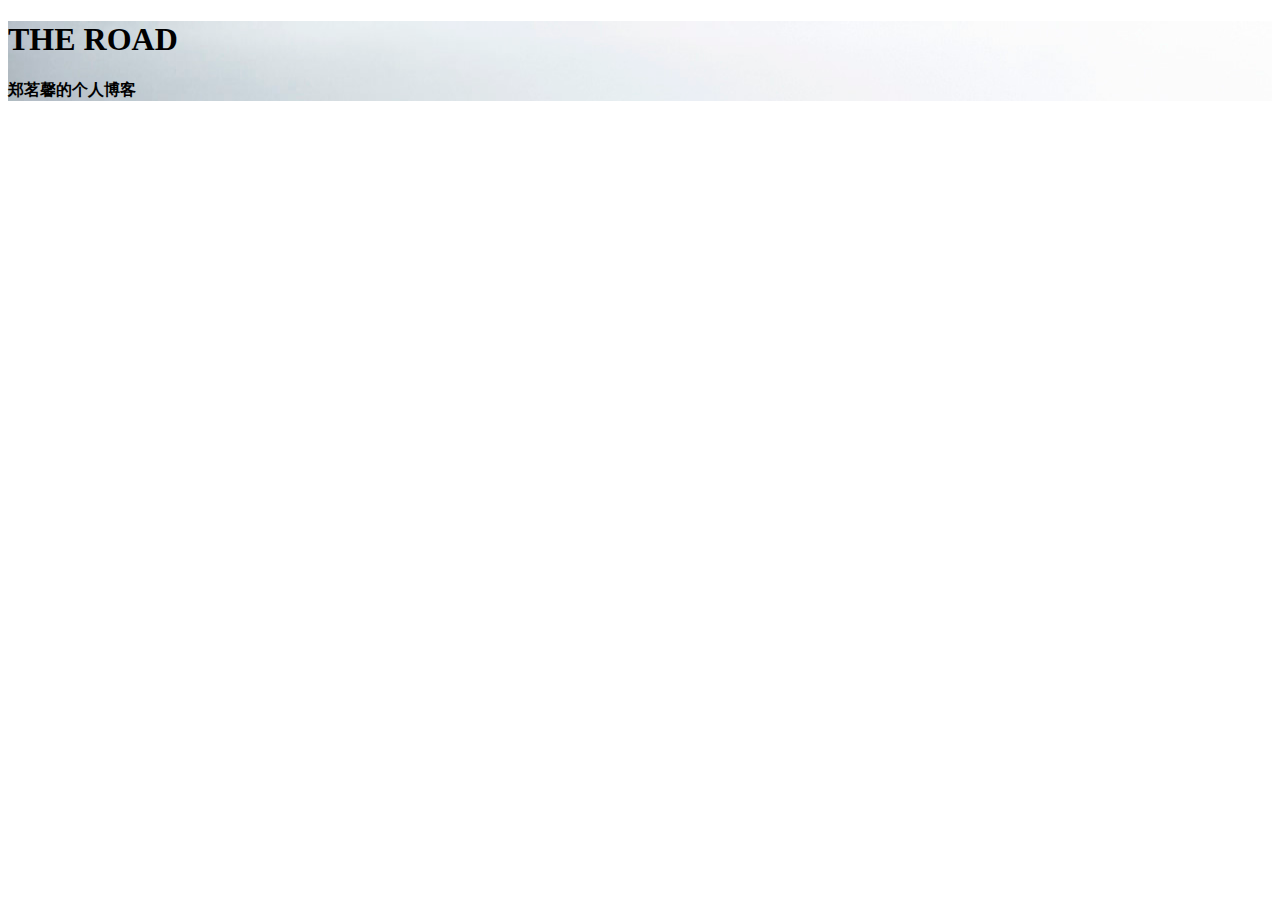
==== index.html @ 8be0ea1f "Update index.html" ====
<!DOCTYPE html>
<html lang="en">
<head>
    <meta charset="UTF-8">
    <meta name="viewport" content="width=device-width, initial-scale=1.0">
    <meta http-equiv="X-UA-Compatible" content="ie=edge">
    <link rel="stylesheet" href="css/index.css">
    <title>THE ROAD</title>
</head>
<body>
    <header>
        <h1>THE ROAD</h1>
        <h4>郑茗馨的个人博客</h4>
    </header>
    
</body>
</html>
---- css/index.css ----
header {
    width: 100%;
    background: url("../images/gratisography-waves-crashing-rocks.jpg")
}
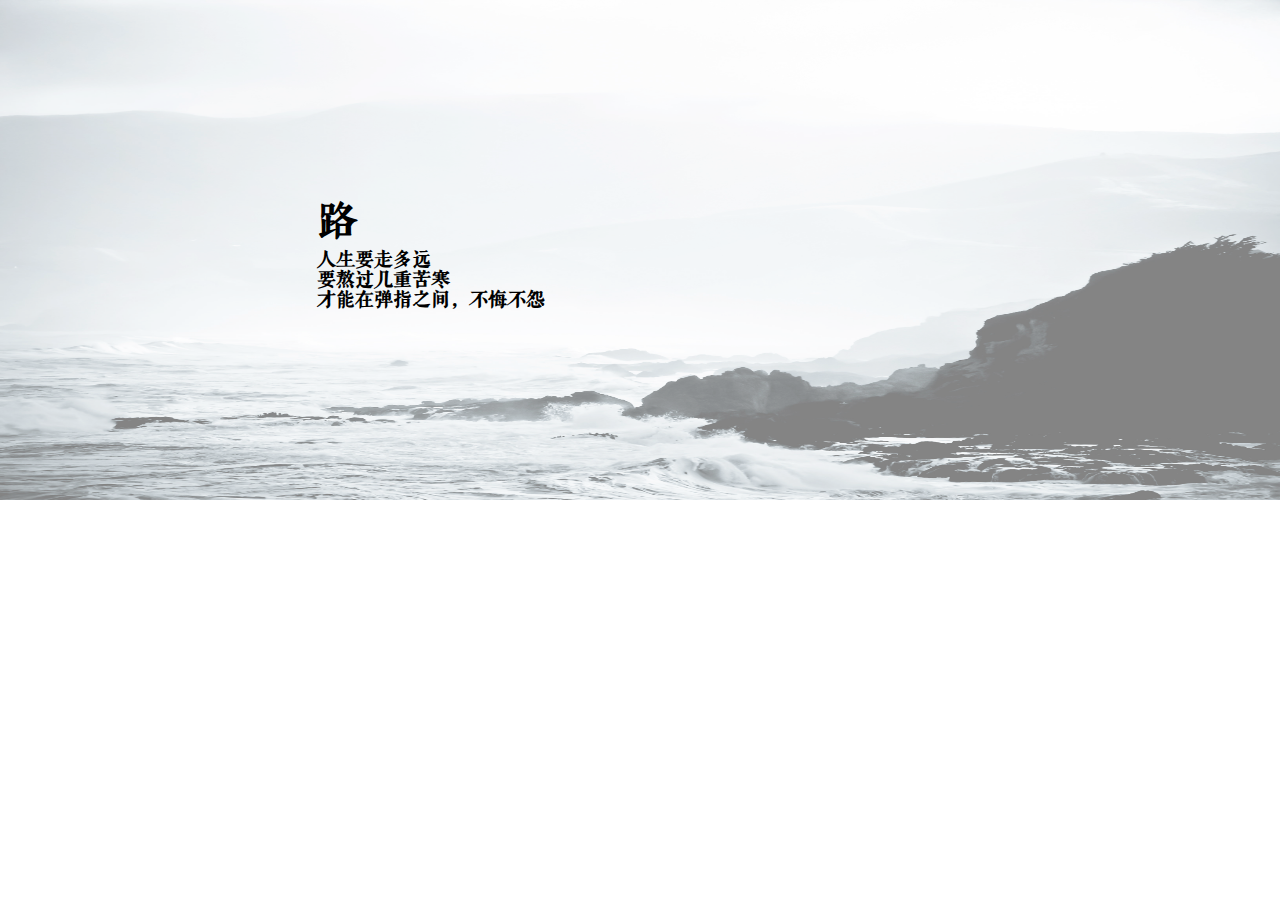
==== commit 05ef2d15: "更新背景图，字体" ====
--- a/index.html
+++ b/index.html
@@ -4,13 +4,23 @@
     <meta charset="UTF-8">
     <meta name="viewport" content="width=device-width, initial-scale=1.0">
     <meta http-equiv="X-UA-Compatible" content="ie=edge">
+    <link rel="stylesheet" href="css/base.css">
     <link rel="stylesheet" href="css/index.css">
     <title>THE ROAD</title>
 </head>
 <body>
     <header>
-        <h1>THE ROAD</h1>
-        <h4>郑茗馨的个人博客</h4>
+        <div class="title">
+            <h1>路</h1>
+            
+        </div>
+        <div class="title2">
+            <h3>人生要走多远</h3>
+            <h3>要熬过几重苦寒</h3>
+            <h3>才能在弹指之间，不悔不怨</h3>
+            
+        </div>
+        
     </header>
     
 </body>
--- a/css/base.css
+++ b/css/base.css
@@ -0,0 +1,11 @@
+* {
+    padding: 0;
+    margin: 0;
+}
+@font-face {
+    font-family: "方正清刻本悦宋简体";
+    src: url("../fonts/方正清刻本悦宋简体.woff");
+    src: url("../fonts/方正清刻本悦宋简体.ttf") format("truetype"),
+        url("../fonts/方正清刻本悦宋简体.woff") format("woff"),
+        url("../fonts/方正清刻本悦宋简体.svg") format("svg");
+}--- a/css/index.css
+++ b/css/index.css
@@ -1,4 +1,33 @@
 header {
     width: 100%;
-    background: url("../images/gratisography-waves-crashing-rocks.jpg")
+    /* background: url("../images/gratisography-waves-crashing-rocks.jpg") no-repeat; */
+    height: 500px;
+    /* background-size: 100% 500px; */
+    position: relative;
+    font-family: "方正清刻本悦宋简体";
+    /* text-align: center; */
+}
+header::before {
+    content: "";
+    width: 100%;
+    height: 500px;
+    background: url("../images/gratisography-waves-crashing-rocks.jpg") no-repeat;
+    background-size: 100% 500px;
+    z-index: -1;
+    opacity: 0.6;
+    position: absolute;
+    left: 0;
+    top: 0;
+}
+.title {
+    /* margin: 200px auto; */
+    position: absolute;
+    left: 317px;
+    top: 200px;
+    font-size: 20px;
+}
+.title2 {
+    position:absolute;
+    left: 317px;
+    top: 250px;
 }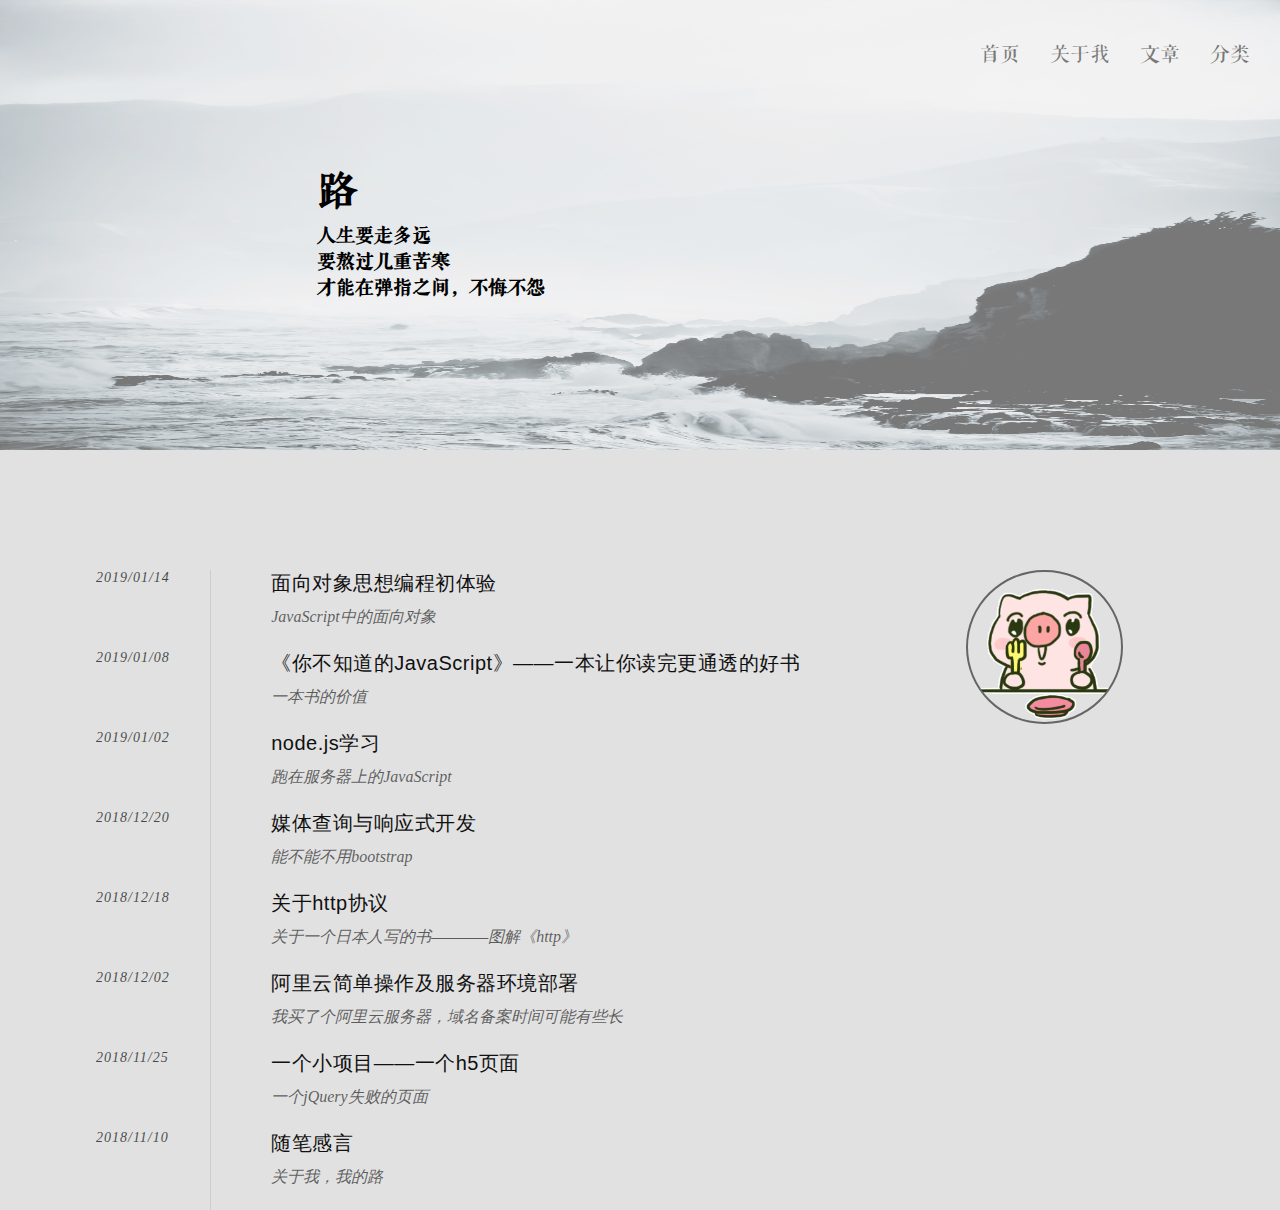
==== commit a9c1b4ab: "更新导航，文章列表，侧边栏头像" ====
--- a/index.html
+++ b/index.html
@@ -10,6 +10,14 @@
 </head>
 <body>
     <header>
+        <nav>
+            <ul>
+                <li><a href="#">首页</a></li>
+                <li><a href="#">关于我</a></li>
+                <li><a href="#">文章</a></li>
+                <li><a href="#">分类</a></li>
+            </ul>
+        </nav>
         <div class="title">
             <h1>路</h1>
             
@@ -22,6 +30,63 @@
         </div>
         
     </header>
+    <section class="w middle clearfloat">
+        <div class="article">
+            <div class="date clearfloat">
+                <ul class="dateList">
+                    <li>2019/01/14</li>
+                    <li>2019/01/08</li>
+                    <li>2019/01/02</li>
+                    <li>2018/12/20</li>
+                    <li>2018/12/18</li>
+                    <li>2018/12/02</li>
+                    <li>2018/11/25</li>
+                    <li>2018/11/10</li>
+                </ul>
+            </div>
+            <div class="m-title">
+                <ul class="titleList">
+                    <li>
+                        <a href="http://">面向对象思想编程初体验</a>
+                        <p class="desc">JavaScript中的面向对象</p>
+                    </li>
+                    <li>
+                        <a href="http://">《你不知道的JavaScript》——一本让你读完更通透的好书</a>
+                        <p class="desc">一本书的价值</p>
+                    </li>
+                    <li>
+                        <a href="http://">node.js学习</a>
+                        <p class="desc">跑在服务器上的JavaScript</p>
+                    </li>
+                    <li>
+                        <a href="http://">媒体查询与响应式开发</a>
+                        <p class="desc">能不能不用bootstrap</p>
+                    </li>
+                    </li>
+                    <li>
+                        <a href="http://">关于http协议</a>
+                        <p class="desc">关于一个日本人写的书————图解《http》</p>
+                    </li>
+                    <li>
+                        <a href="http://">阿里云简单操作及服务器环境部署</a>
+                        <p class="desc">我买了个阿里云服务器，域名备案时间可能有些长</p>
+                    </li>
+                    <li>
+                        <a href="http://">一个小项目——一个h5页面</a>
+                        <p class="desc">一个jQuery失败的页面</p>
+                    </li>
+                    <li>
+                        <a href="http://">随笔感言</a>
+                        <p class="desc">关于我，我的路</p>
+                    </li>
+                    
+                </ul>
+            </div>
+        </div>
+        <div class="sideBar">
+            <div class="image"></div>
+        </div>
+    </section>
     
 </body>
 </html>--- a/css/base.css
+++ b/css/base.css
@@ -8,4 +8,27 @@
     src: url("../fonts/方正清刻本悦宋简体.ttf") format("truetype"),
         url("../fonts/方正清刻本悦宋简体.woff") format("woff"),
         url("../fonts/方正清刻本悦宋简体.svg") format("svg");
+}
+ul {
+    list-style-type:none;
+}
+a {
+    text-decoration:none;
+}
+body {
+    background-color: rgba(225, 225, 225, 1);
+}
+.w {
+    width: 85%;
+    margin: 0 auto;
+}
+.clearfloat:after {
+    display:block;
+    clear:both;
+    content:"";
+    visibility:hidden;
+    height:0;
+}
+.clearfloat{
+    zoom:1;
 }--- a/css/index.css
+++ b/css/index.css
@@ -1,7 +1,7 @@
 header {
     width: 100%;
     /* background: url("../images/gratisography-waves-crashing-rocks.jpg") no-repeat; */
-    height: 500px;
+    height: 450px;
     /* background-size: 100% 500px; */
     position: relative;
     font-family: "方正清刻本悦宋简体";
@@ -12,7 +12,7 @@
     width: 100%;
     height: 500px;
     background: url("../images/gratisography-waves-crashing-rocks.jpg") no-repeat;
-    background-size: 100% 500px;
+    background-size: 100% 450px;
     z-index: -1;
     opacity: 0.6;
     position: absolute;
@@ -23,11 +23,95 @@
     /* margin: 200px auto; */
     position: absolute;
     left: 317px;
-    top: 200px;
+    top: 170px;
     font-size: 20px;
 }
 .title2 {
     position:absolute;
     left: 317px;
-    top: 250px;
+    top: 220px;
+    letter-spacing:1.5;
+}
+.title2 h3 {
+    margin-top: 6px;
+}
+header > nav {
+    float: right;
+    margin-top: 30px;
+}
+header > nav  li {
+    float: left;
+    height: 50px;
+    line-height: 50px;
+    margin-right: 30px;
+}
+header > nav a {
+    color: rgba(0, 0, 0, 0.5);
+    font-size: 20px;
+}
+header > nav a:hover {
+    color: rgba(0, 0, 0, 1);
+}
+.middle {
+    /* background: #000000; */
+    /* height: 800px; */
+    margin-top: 120px;
+}
+.article {
+    width: 70%;
+    float: left;
+}
+.article > .date {
+    float:left;
+    width: 15%;
+    border-right: 1px solid #cccccc;
+}
+.article .dateList li {
+    margin-bottom: 40px;
+    height: 40px;
+    /* line-height: 40px; */
+    font-weight:lighter;
+    color: rgba(0, 0, 0, 0.7);
+    letter-spacing: 1px;
+    font-size:14px;
+    font-style: italic;
+}
+ .middle .m-title {
+    float: left;
+}
+.middle .m-title li {
+    
+    height: 40px;
+    margin-bottom: 40px;
+    
+    
+    padding-left: 60px;
+}
+.middle .m-title li a {
+    color: #101010;
+    font-family: "italic", Helvetica, Arial, "Heiti SC", "Microsoft YaHei";
+    letter-spacing: 0.5px;
+    font-size:20px;
+    font-weight: 300;
+}
+.middle .m-title li p {
+    color: rgba(0, 0, 0, 0.6);
+    font-size: 16px;
+    font-weight: lighter;
+    margin-top: 10px;
+    font-style: italic;
+}
+.sideBar {
+    float:right;
+    width:20%;
+}
+.sideBar .image {
+    width: 70%;
+    height: 150px;
+    background: url(../images/myphoto.jpg) no-repeat;
+    background-size: 100% 100%;
+    border-radius: 50%;
+    border: 2px solid rgb(101, 101, 101);
+    background-position-x: 5px;
+    
 }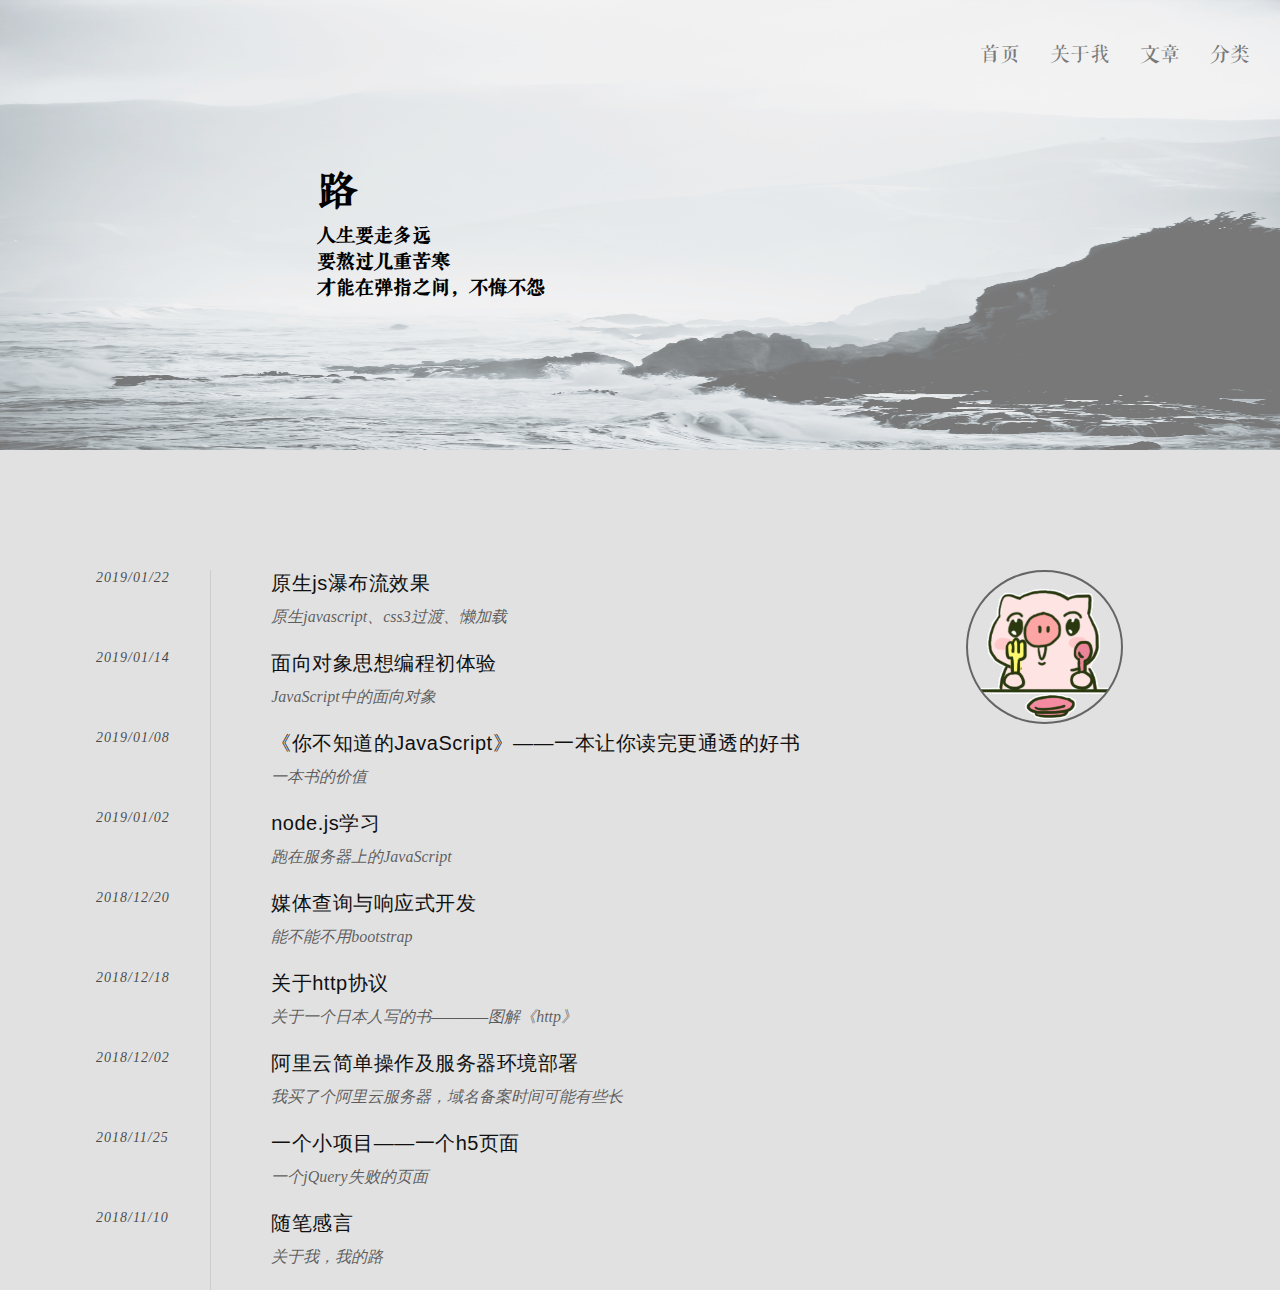
==== commit caa5b8b6: "Update index.html" ====
--- a/index.html
+++ b/index.html
@@ -34,6 +34,7 @@
         <div class="article">
             <div class="date clearfloat">
                 <ul class="dateList">
+                    <li>2019/01/22</li>
                     <li>2019/01/14</li>
                     <li>2019/01/08</li>
                     <li>2019/01/02</li>
@@ -47,7 +48,11 @@
             <div class="m-title">
                 <ul class="titleList">
                     <li>
-                        <a href="http://">面向对象思想编程初体验</a>
+                        <a href="article/瀑布流/demo.html">原生js瀑布流效果</a>
+                        <p class="desc">原生javascript、css3过渡、懒加载</p>
+                    </li>
+                    <li>
+                        <a href="article/面向对象思想编程初体验.html">面向对象思想编程初体验</a>
                         <p class="desc">JavaScript中的面向对象</p>
                     </li>
                     <li>
--- a/css/index.css
+++ b/css/index.css
@@ -94,6 +94,9 @@
     font-size:20px;
     font-weight: 300;
 }
+.middle .m-title li a:hover {
+    color: #cccccc;
+}
 .middle .m-title li p {
     color: rgba(0, 0, 0, 0.6);
     font-size: 16px;
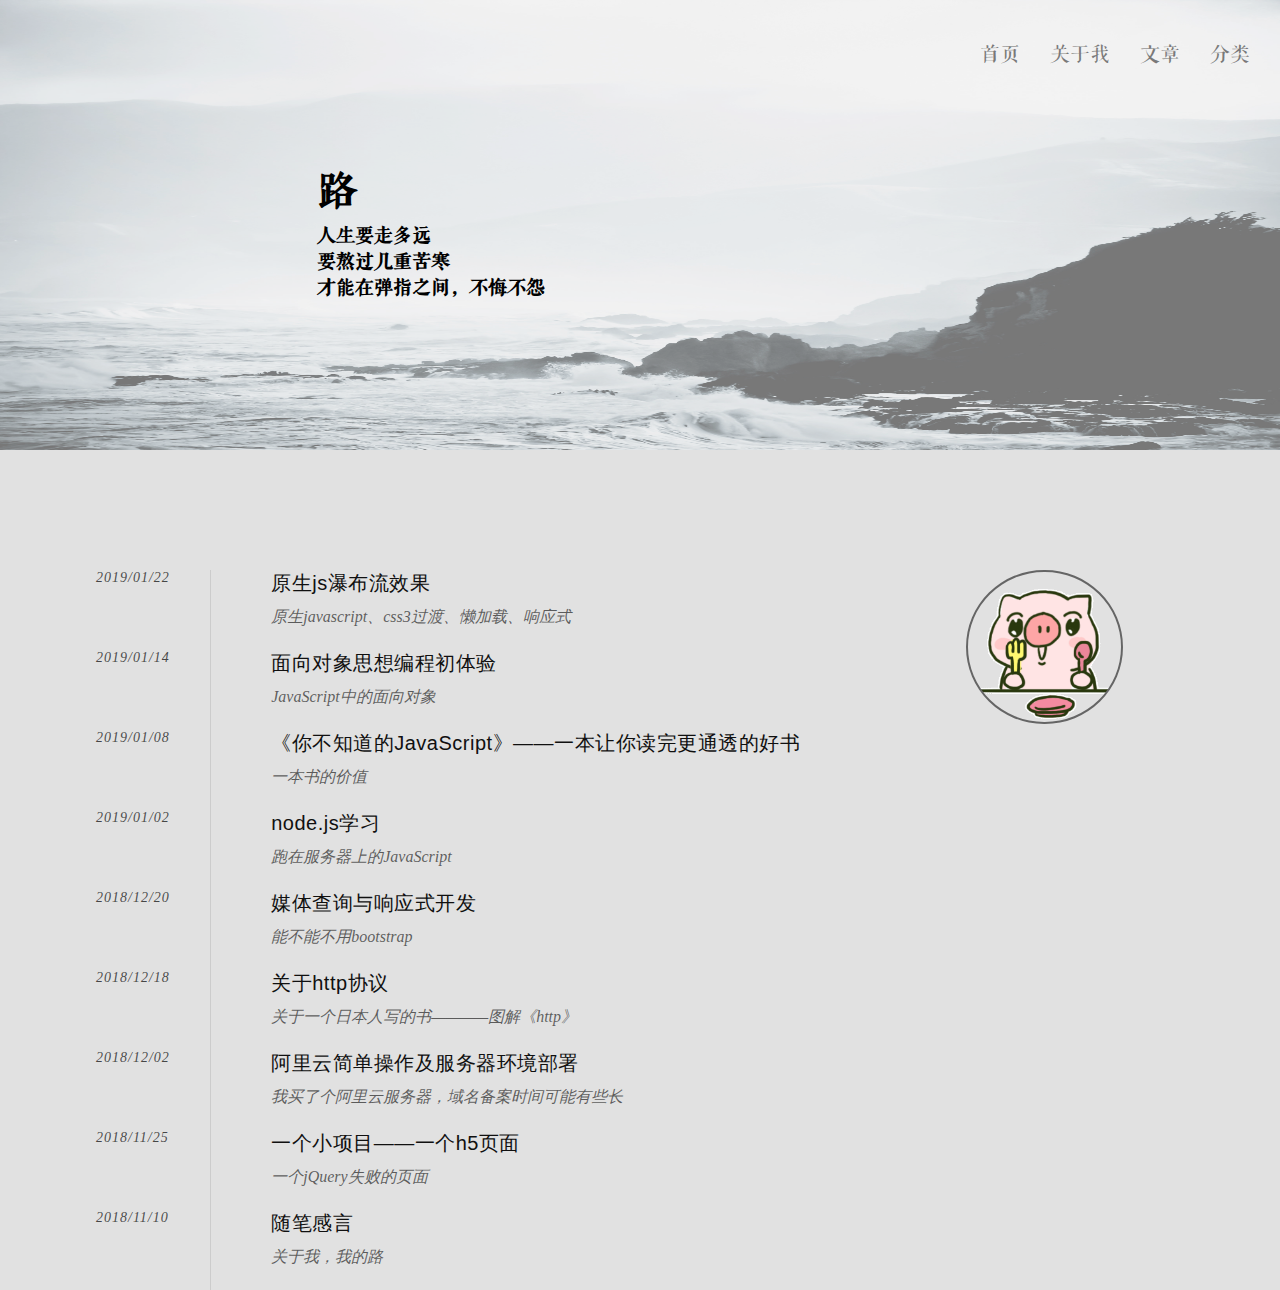
==== commit 73a7a1fe: "Update index.html" ====
--- a/index.html
+++ b/index.html
@@ -49,7 +49,7 @@
                 <ul class="titleList">
                     <li>
                         <a href="article/瀑布流/demo.html">原生js瀑布流效果</a>
-                        <p class="desc">原生javascript、css3过渡、懒加载</p>
+                        <p class="desc">原生javascript、css3过渡、懒加载、响应式</p>
                     </li>
                     <li>
                         <a href="article/面向对象思想编程初体验.html">面向对象思想编程初体验</a>
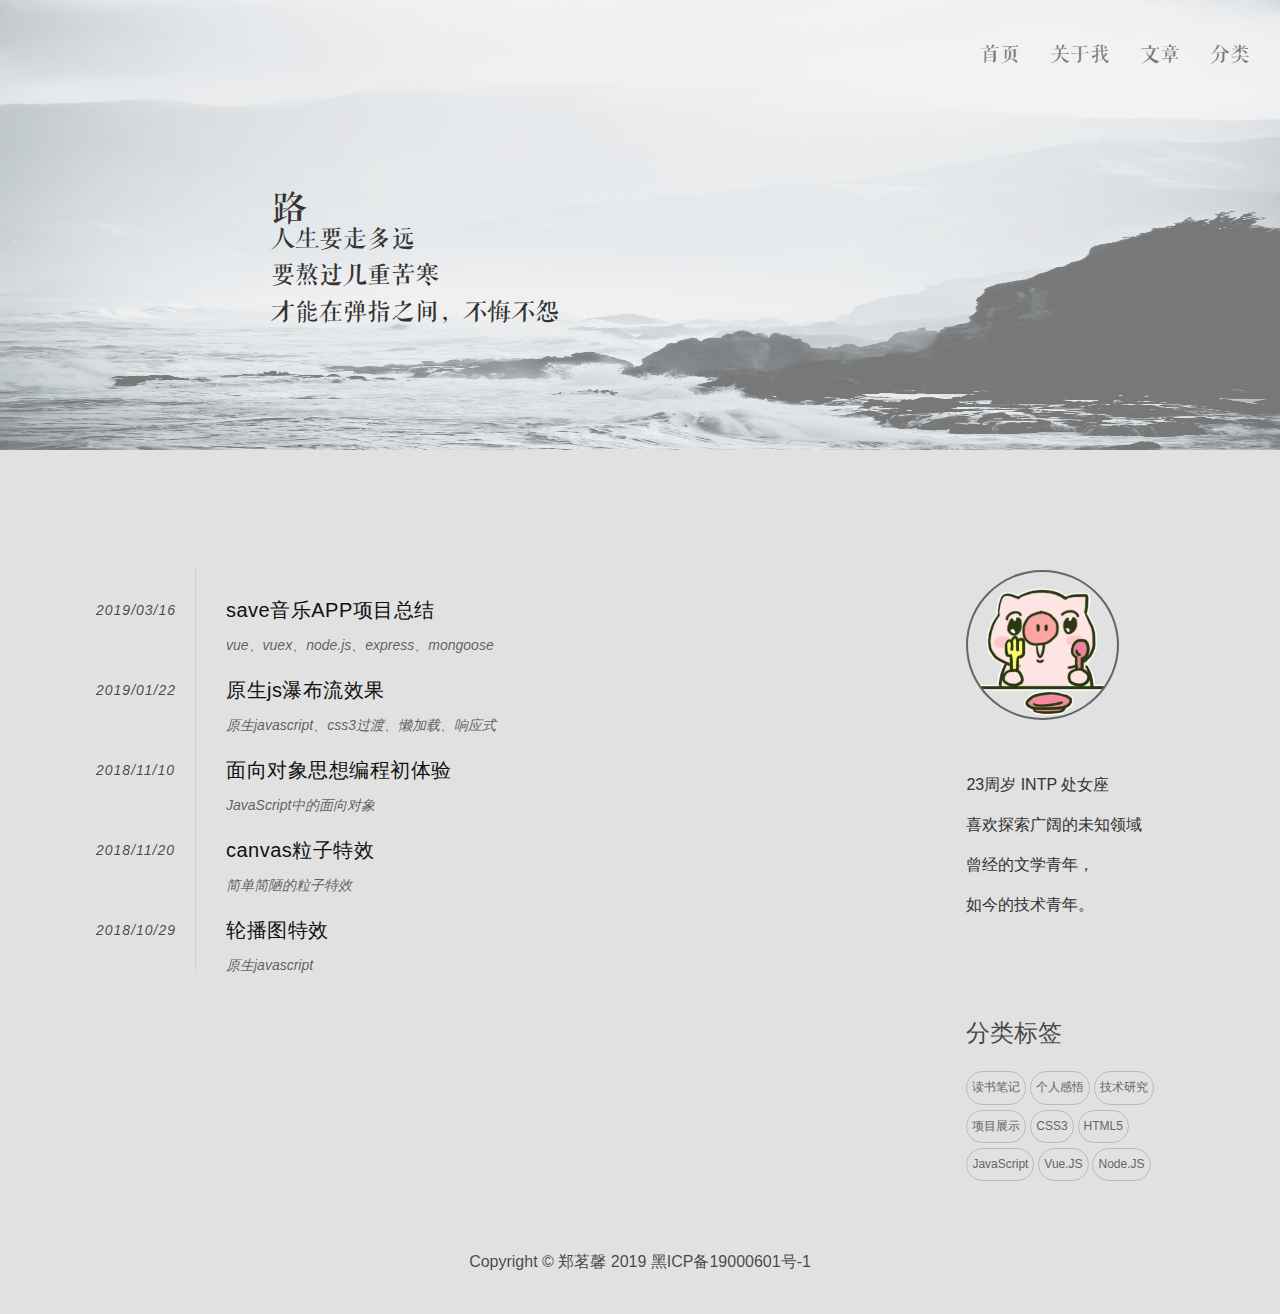
==== commit 86bdabc2: "submit" ====
--- a/index.html
+++ b/index.html
@@ -4,36 +4,39 @@
     <meta charset="UTF-8">
     <meta name="viewport" content="width=device-width, initial-scale=1.0">
     <meta http-equiv="X-UA-Compatible" content="ie=edge">
+    <link rel="stylesheet" href="https://cdn.jsdelivr.net/npm/bootstrap@3.3.7/dist/css/bootstrap.min.css" integrity="sha384-BVYiiSIFeK1dGmJRAkycuHAHRg32OmUcww7on3RYdg4Va+PmSTsz/K68vbdEjh4u" crossorigin="anonymous">
     <link rel="stylesheet" href="css/base.css">
     <link rel="stylesheet" href="css/index.css">
+    <link rel="stylesheet" href="css/mobile.css" media="screen and (max-width:640px)" />
     <title>THE ROAD</title>
 </head>
 <body>
     <header>
-        <nav>
-            <ul>
-                <li><a href="#">首页</a></li>
-                <li><a href="#">关于我</a></li>
-                <li><a href="#">文章</a></li>
-                <li><a href="#">分类</a></li>
-            </ul>
-        </nav>
-        <div class="title">
-            <h1>路</h1>
-            
-        </div>
-        <div class="title2">
-            <h3>人生要走多远</h3>
-            <h3>要熬过几重苦寒</h3>
-            <h3>才能在弹指之间，不悔不怨</h3>
-            
-        </div>
-        
+        <!-- <div class="container-fluid"> -->
+            <nav>
+                <ul>
+                    <li><a href="#">首页</a></li>
+                    <li><a href="#">关于我</a></li>
+                    <li><a href="#">文章</a></li>
+                    <li><a href="#">分类</a></li>
+                </ul>
+            </nav>
+            <div class="row">
+                <div class="title col-xs-4">
+                    <h1>路</h1>
+                </div>
+                <div class="title2 col-xs-6">
+                    <h3>人生要走多远</h3>
+                    <h3>要熬过几重苦寒</h3>
+                    <h3>才能在弹指之间，不悔不怨</h3>
+                </div>
+            </div>
+        <!-- </div> -->
     </header>
     <section class="w middle clearfloat">
-        <div class="article">
-            <div class="date clearfloat">
-                <ul class="dateList">
+        <div class="article clearfloat">
+            <!-- <div class="date clearfloat">
+                <ul class="dateList clearfloat">
                     <li>2019/01/22</li>
                     <li>2019/01/14</li>
                     <li>2019/01/08</li>
@@ -44,8 +47,73 @@
                     <li>2018/11/25</li>
                     <li>2018/11/10</li>
                 </ul>
-            </div>
-            <div class="m-title">
+            </div> -->
+            <ul class="article-list">
+                <li class="list-item">
+                    <span class="date">2019/03/16</span>
+                    <div class="article-title">
+                        <h1>
+                            <a href="#">save音乐APP项目总结</a>
+                        </h1>
+                        <span class="desc">vue、vuex、node.js、express、mongoose</span>
+                    </div>
+                </li>
+                <li class="list-item">
+                        <span class="date">2019/01/22</span>
+                        <div class="article-title">
+                            <h1>
+                                <a href="#">原生js瀑布流效果</a>
+                            </h1>
+                            <span class="desc">原生javascript、css3过渡、懒加载、响应式</span>
+                        </div>
+                </li>
+                <li class="list-item">
+                        <span class="date">2018/11/10</span>
+                        <div class="article-title">
+                            <h1>
+                                <a href="#">面向对象思想编程初体验</a>
+                            </h1>
+                            <span class="desc">JavaScript中的面向对象</span>
+                        </div>
+                </li>
+                <li class="list-item">
+                        <span class="date">2018/11/20</span>
+                        <div class="article-title">
+                            <h1>
+                                <a href="#">canvas粒子特效</a>
+                            </h1>
+                            <span class="desc">简单简陋的粒子特效</span>
+                        </div>
+                </li>
+                <li class="list-item">
+                        <span class="date">2018/10/29</span>
+                        <div class="article-title">
+                            <h1>
+                                <a href="#">轮播图特效</a>
+                            </h1>
+                            <span class="desc">原生javascript</span>
+                        </div>
+                </li>
+                <!-- <li class="list-item">
+                        <span class="date">2019//22</span>
+                        <div class="article-title">
+                            <h1>
+                                <a href="#">原生js瀑布流效果</a>
+                            </h1>
+                            <span class="desc">原生javascript、css3过渡、懒加载、响应式</span>
+                        </div>
+                </li>
+                <li class="list-item">
+                        <span class="date">2019/01/22</span>
+                        <div class="article-title">
+                            <h1>
+                                <a href="#">原生js瀑布流效果</a>
+                            </h1>
+                            <span class="desc">原生javascript、css3过渡、懒加载、响应式</span>
+                        </div>
+                </li> -->
+            </ul>
+            <!-- <div class="m-title">
                 <ul class="titleList">
                     <li>
                         <a href="article/瀑布流/demo.html">原生js瀑布流效果</a>
@@ -86,12 +154,42 @@
                     </li>
                     
                 </ul>
-            </div>
+            </div> -->
         </div>
         <div class="sideBar">
             <div class="image"></div>
+            <ul class="social-items">
+                <li><a><span><i class="iconfont">&#xe68e;</i></span></a></li>
+                <li><a><span><i class="iconfont">&#xe691;</i></span></a></li>
+                <li><a><span><i class="iconfont">&#xe9d4;</i></span></a></li>
+                <li><a><span><i class="iconfont">&#xe606;</i></span></a></li>
+            </ul>
+            <div class="aboutMe">
+                <p>23周岁 INTP 处女座</p>
+                <p>喜欢探索广阔的未知领域</p>
+                <p>曾经的文学青年，</p>
+                <p>如今的技术青年。</p>
+            </div>
+            <h3 class="tags-title">分类标签</h3>
+            <div class="tags">
+                <a href="javascript:;">读书笔记</a>
+                <a href="javascript:;">个人感悟</a>
+                <a href="javascript:;">技术研究</a>
+                <a href="javascript:;">项目展示</a>
+                <a href="javascript:;">CSS3</a>
+                <a href="javascript:;">HTML5</a>
+                <a href="javascript:;">JavaScript</a>
+                <a href="javascript:;">Vue.JS</a>
+                <a href="javascript:;">Node.JS</a>
+            </div>
         </div>
     </section>
+    <footer>
+        <div class="w">
+            <p class="copyright">Copyright © 郑茗馨 2019 黑ICP备19000601号-1
+            </p>
+        </div>
+    </footer>
     
 </body>
 </html>--- a/css/base.css
+++ b/css/base.css
@@ -8,6 +8,15 @@
     src: url("../fonts/方正清刻本悦宋简体.ttf") format("truetype"),
         url("../fonts/方正清刻本悦宋简体.woff") format("woff"),
         url("../fonts/方正清刻本悦宋简体.svg") format("svg");
+}
+@font-face {
+    font-family: 'iconfont';  /* project id 1066405 */
+    src: url('https://at.alicdn.com/t/font_1066405_eysxfttz8f.eot');
+    src: url('https://at.alicdn.com/t/font_1066405_eysxfttz8f.eot?#iefix') format('embedded-opentype'),
+    url('https://at.alicdn.com/t/font_1066405_eysxfttz8f.woff2') format('woff2'),
+    url('https://at.alicdn.com/t/font_1066405_eysxfttz8f.woff') format('woff'),
+    url('https://at.alicdn.com/t/font_1066405_eysxfttz8f.ttf') format('truetype'),
+    url('https://at.alicdn.com/t/font_1066405_eysxfttz8f.svg#iconfont') format('svg');
 }
 ul {
     list-style-type:none;
--- a/css/index.css
+++ b/css/index.css
@@ -22,13 +22,13 @@
 .title {
     /* margin: 200px auto; */
     position: absolute;
-    left: 317px;
+    left: 20%;
     top: 170px;
     font-size: 20px;
 }
 .title2 {
     position:absolute;
-    left: 317px;
+    left: 20%;
     top: 220px;
     letter-spacing:1.5;
 }
@@ -61,22 +61,72 @@
     width: 70%;
     float: left;
 }
-.article > .date {
+.list-item {
+    display: flex;
+    align-items: center;
+    height: 80px;
+}
+.date {
+    display: block;
+    flex: 0 0 100px;
+    height: 80px;
+    line-height: 80px;
+    border-right: 1px solid #cccccc;
+    font-weight:lighter;
+    color: rgba(0, 0, 0, 0.7);
+    letter-spacing: 1px;
+    font-size:14px;
+    font-style: italic;
+    padding-right: 5px;
+}
+.list-item .article-title {
+    flex: 1;
+    padding-left: 30px;
+    /* display: flex;
+    line-height: 60px;
+    flex-direction: column;
+    align-items: left;
+    justify-content: center; */
+}
+.list-item .article-title h1 {
+    /* flex: 1; */
+    padding-bottom: -10px;
+}
+.list-item .article-title h1 a {
+    color: #101010;
+    font-family: "italic", Helvetica, Arial, "Heiti SC", "Microsoft YaHei";
+    letter-spacing: 0.5px;
+    font-size:20px;
+    font-weight: 300;
+}
+.list-item .article-title h1 a:hover {
+    color: #cccccc;
+}
+.list-item .article-title .desc {
+    /* flex: 0 0 20px; */
+    color: rgba(0, 0, 0, 0.6);
+    font-size: 14px;
+    font-weight: lighter;
+    margin-top: 10px;
+    font-style: italic;
+    display: block;
+}
+/* .article .date {
     float:left;
     width: 15%;
     border-right: 1px solid #cccccc;
-}
-.article .dateList li {
+} */
+/* .article .dateList li {
     margin-bottom: 40px;
     height: 40px;
-    /* line-height: 40px; */
+    line-height: 40px;
     font-weight:lighter;
     color: rgba(0, 0, 0, 0.7);
     letter-spacing: 1px;
     font-size:14px;
     font-style: italic;
-}
- .middle .m-title {
+} */
+ /* .middle .m-title {
     float: left;
 }
 .middle .m-title li {
@@ -103,7 +153,7 @@
     font-weight: lighter;
     margin-top: 10px;
     font-style: italic;
-}
+} */
 .sideBar {
     float:right;
     width:20%;
@@ -117,4 +167,71 @@
     border: 2px solid rgb(101, 101, 101);
     background-position-x: 5px;
     
-}+}
+.sideBar .aboutMe {
+    margin-top: 50px;
+    margin-right: 30px;
+}
+.sideBar .aboutMe p {
+    height: 30px;
+    line-height: 30px;
+    font-size: 16px;
+    font-weight: lighter;
+    text-align: left;
+}
+.sideBar .social-items li {
+    float: left;
+    margin-right:25px;
+    cursor: pointer;
+}
+.sideBar .social-items {
+    margin-top: 20px;
+    margin-right: 30px;
+}
+.sideBar .social-items li :hover {
+    color: #000000;
+}
+.sideBar .iconfont {
+    font-family: 'iconfont';
+    font-size: 20px;
+    font-style: normal;
+    color: rgb(101, 101, 101);
+}
+.sideBar .tags-title {
+    margin-top: 100px; 
+    color: rgba(0, 0, 0, 0.7);
+    font-weight: normal;
+    font-family: "Microsoft YaHei", "微软雅黑";
+}
+.sideBar .tags {
+    margin-top: 20px;
+}
+.sideBar .tags a {
+    display: inline-block;
+    color: rgb(101, 101, 101);
+    border: 1px solid  rgb(101, 101, 101, 0.3);
+    padding: 7px 5px;
+    font-weight: lighter;
+    border-radius: 900em;
+    margin-top: 5px;
+    font-size: 12px;
+    box-sizing: border-box;
+}
+.sideBar .tags a:hover {
+    font-size: 14px;
+    font-weight: normal;
+    border-color: rgba(0, 0, 0, 0.4);
+    color: rgba(0, 0, 0, 0.7);
+    padding: 5px 3px;
+}
+footer {
+    margin-top: 70px;
+    margin-bottom: 40px;
+}
+footer .copyright {
+    text-align: center;
+    font-size: 16px;
+    font-weight: lighter;
+    font-family: "Microsoft YaHei", "WenQuanYi Micro Hei", sans-serif;
+    color: rgba(0, 0, 0, 0.7);
+}
--- a/css/mobile.css
+++ b/css/mobile.css
@@ -0,0 +1,10 @@
+.sideBar {
+    display: none;
+}
+.article {
+    width: 100%;
+    float: none;
+}
+.list-item .article-title .desc {
+    display: none;
+}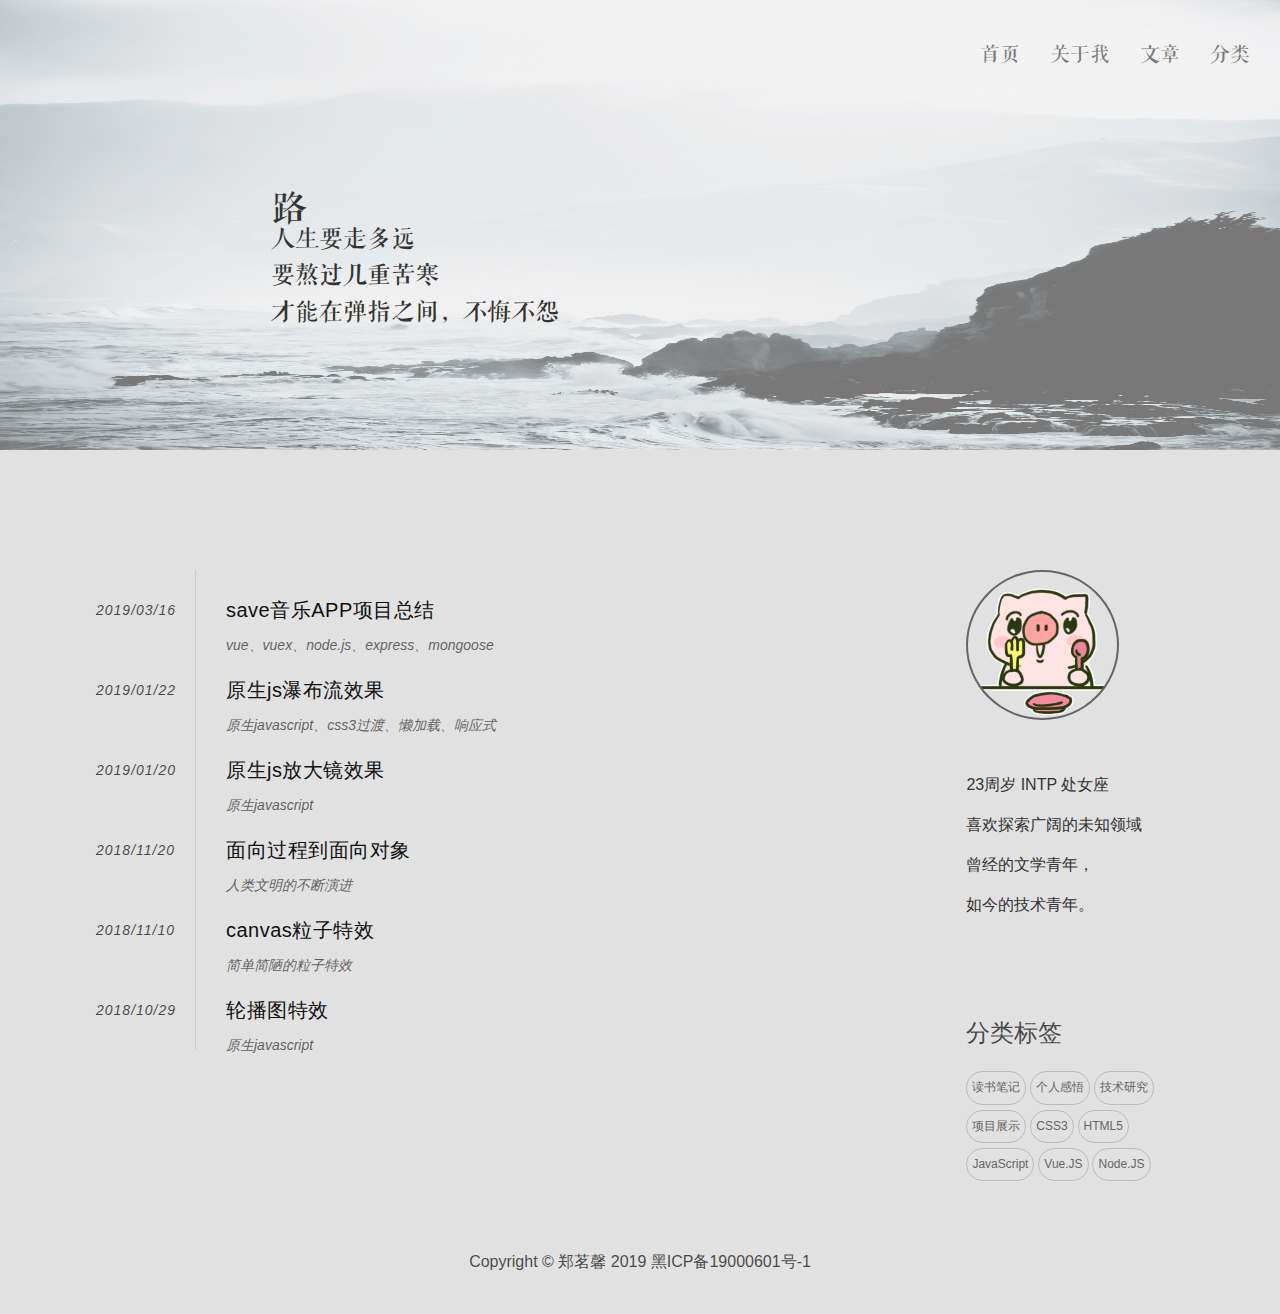
==== commit 5f8396c6: "commit" ====
--- a/index.html
+++ b/index.html
@@ -53,7 +53,7 @@
                     <span class="date">2019/03/16</span>
                     <div class="article-title">
                         <h1>
-                            <a href="#">save音乐APP项目总结</a>
+                            <a href="./article/saveapp总结/save-music-app项目总结.html">save音乐APP项目总结</a>
                         </h1>
                         <span class="desc">vue、vuex、node.js、express、mongoose</span>
                     </div>
@@ -62,25 +62,34 @@
                         <span class="date">2019/01/22</span>
                         <div class="article-title">
                             <h1>
-                                <a href="#">原生js瀑布流效果</a>
+                                <a href="./article/瀑布流/demo.html">原生js瀑布流效果</a>
                             </h1>
                             <span class="desc">原生javascript、css3过渡、懒加载、响应式</span>
                         </div>
                 </li>
                 <li class="list-item">
+                        <span class="date">2019/01/20</span>
+                        <div class="article-title">
+                            <h1>
+                                <a href="./article/原生js放大镜/demo.html">原生js放大镜效果</a>
+                            </h1>
+                            <span class="desc">原生javascript</span>
+                        </div>
+                </li>
+                <li class="list-item">
+                        <span class="date">2018/11/20</span>
+                        <div class="article-title">
+                            <h1>
+                                <a href="./article/面向对象/面向过程到面向对象.html">面向过程到面向对象</a>
+                            </h1>
+                            <span class="desc">人类文明的不断演进</span>
+                        </div>
+                </li>
+                <li class="list-item">
                         <span class="date">2018/11/10</span>
                         <div class="article-title">
                             <h1>
-                                <a href="#">面向对象思想编程初体验</a>
-                            </h1>
-                            <span class="desc">JavaScript中的面向对象</span>
-                        </div>
-                </li>
-                <li class="list-item">
-                        <span class="date">2018/11/20</span>
-                        <div class="article-title">
-                            <h1>
-                                <a href="#">canvas粒子特效</a>
+                                <a href="./article/粒子特效/多彩粒子上浮特效.html">canvas粒子特效</a>
                             </h1>
                             <span class="desc">简单简陋的粒子特效</span>
                         </div>
@@ -89,7 +98,7 @@
                         <span class="date">2018/10/29</span>
                         <div class="article-title">
                             <h1>
-                                <a href="#">轮播图特效</a>
+                                <a href="./article/原生js轮播图/原生JS写轮播图.html">轮播图特效</a>
                             </h1>
                             <span class="desc">原生javascript</span>
                         </div>
